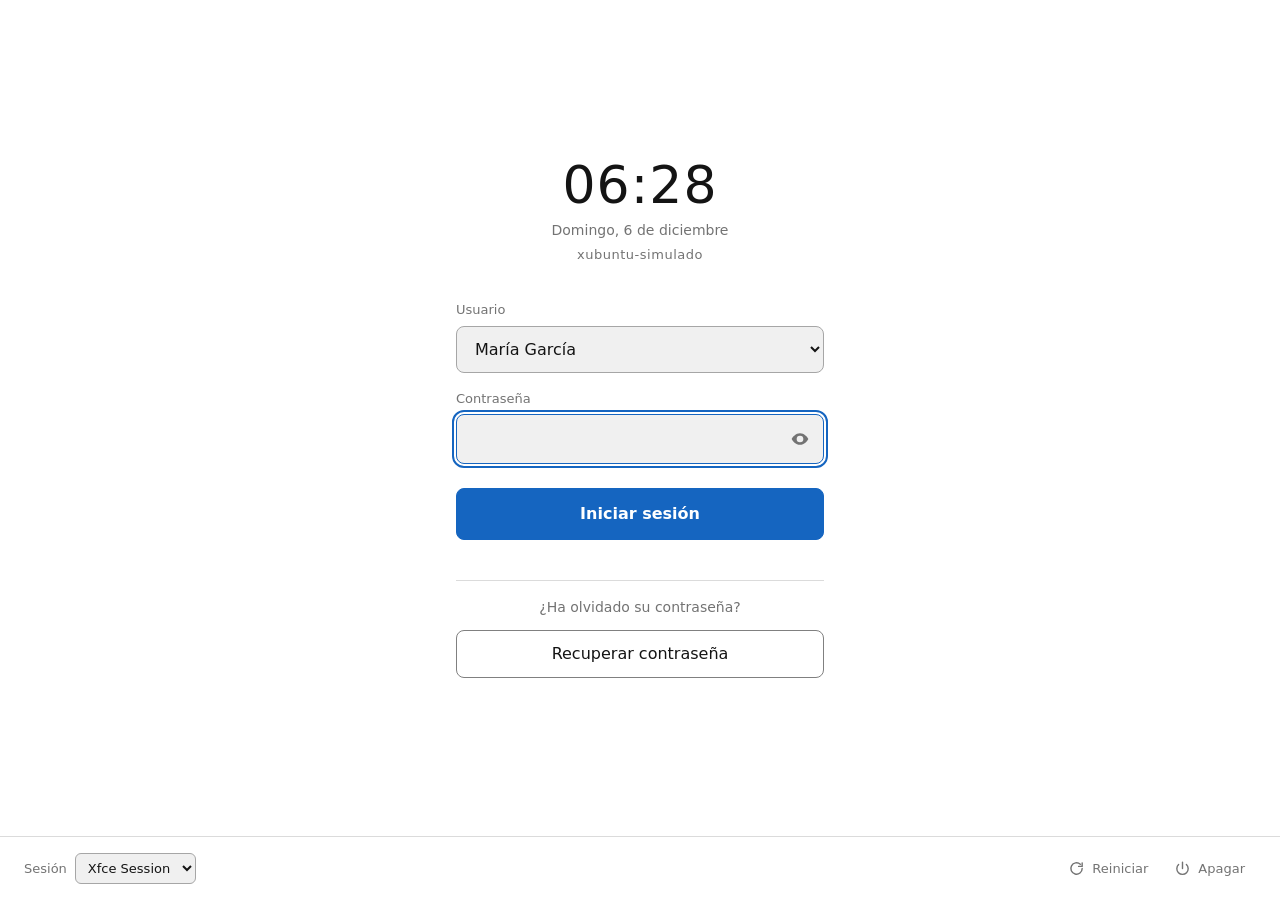
==== recoverpass-greeter/theme/index.html @ 2b49bb9f "first commit" ====
<!DOCTYPE html>
<html lang="es">
  <head>
    <meta charset="UTF-8" />
    <meta name="viewport" content="width=device-width, initial-scale=1" />
    <title>Acceso al sistema</title>

    <!-- Cero recursos externos: ni CDN, ni tipografías remotas, ni telemetría.
         El greeter puede arrancar sin red y una petición colgada bloquearía la
         pantalla. La tipografía Open Sans se sirve desde fonts/, que son
         enlaces al paquete fonts-open-sans. -->
    <link rel="stylesheet" href="css/style.css" />
  </head>

  <body>
    <main id="pantalla">
      <div id="columna">
        <div id="reloj">
          <span id="hora">--:--</span>
          <span id="fecha"></span>
        </div>

        <p id="centro"></p>
        <p id="equipo"></p>

        <form id="form-acceso" novalidate>
          <div class="campo" id="campo-lista-usuarios" hidden>
            <label for="lista-usuarios">Usuario</label>
            <select id="lista-usuarios"></select>
          </div>

          <div class="campo" id="campo-usuario">
            <label for="entrada-usuario">Nombre de usuario</label>
            <input
              id="entrada-usuario"
              name="usuario"
              type="text"
              autocomplete="off"
              autocapitalize="none"
              spellcheck="false"
            />
          </div>

          <div class="campo">
            <label for="entrada-clave">Contraseña</label>
            <div class="campo-con-boton">
              <input
                id="entrada-clave"
                name="clave"
                type="password"
                autocomplete="off"
                spellcheck="false"
              />
              <button
                id="ver-clave"
                type="button"
                class="boton-icono"
                aria-pressed="false"
                aria-label="Mostrar la contraseña"
                title="Mostrar la contraseña"
              >
                <svg viewBox="0 0 24 24" aria-hidden="true" focusable="false">
                  <path
                    d="M12 5c-5 0-9 4.5-10 7 1 2.5 5 7 10 7s9-4.5 10-7c-1-2.5-5-7-10-7Zm0 11a4 4 0 1 1 0-8 4 4 0 0 1 0 8Z"
                  />
                </svg>
              </button>
            </div>
          </div>

          <button id="entrar" type="submit" class="boton-primario">
            Iniciar sesión
          </button>
        </form>

        <p id="mensaje" role="status" aria-live="polite"></p>

        <div id="zona-recuperar">
          <p id="texto-recuperar">¿Ha olvidado su contraseña?</p>
          <button id="recuperar" type="button" class="boton-secundario">
            Recuperar contraseña
          </button>
        </div>
      </div>
    </main>

    <footer id="barra">
      <div id="zona-sesion">
        <label for="lista-sesiones">Sesión</label>
        <select id="lista-sesiones"></select>
      </div>

      <div id="zona-energia">
        <button id="suspender" type="button" class="boton-barra" hidden>
          <svg viewBox="0 0 24 24" aria-hidden="true" focusable="false">
            <path d="M12 3a9 9 0 1 0 9 9 7 7 0 0 1-9-9Z" />
          </svg>
          <span>Suspender</span>
        </button>

        <button id="hibernar" type="button" class="boton-barra" hidden>
          <svg viewBox="0 0 24 24" aria-hidden="true" focusable="false">
            <path
              d="M12 2v20M4.9 6.5l14.2 11M19.1 6.5 4.9 17.5"
              fill="none"
              stroke="currentColor"
              stroke-width="2"
              stroke-linecap="round"
            />
          </svg>
          <span>Hibernar</span>
        </button>

        <button id="reiniciar" type="button" class="boton-barra" hidden>
          <svg viewBox="0 0 24 24" aria-hidden="true" focusable="false">
            <path
              d="M20 12a8 8 0 1 1-2.6-5.9M20 4v5h-5"
              fill="none"
              stroke="currentColor"
              stroke-width="2"
              stroke-linecap="round"
              stroke-linejoin="round"
            />
          </svg>
          <span>Reiniciar</span>
        </button>

        <button id="apagar" type="button" class="boton-barra" hidden>
          <svg viewBox="0 0 24 24" aria-hidden="true" focusable="false">
            <path
              d="M12 3v9M6.5 6.5a8 8 0 1 0 11 0"
              fill="none"
              stroke="currentColor"
              stroke-width="2"
              stroke-linecap="round"
            />
          </svg>
          <span>Apagar</span>
        </button>
      </div>
    </footer>

    <!-- Confirmación de apagado, reinicio y suspensión. Un window.confirm()
         bloquearía el hilo del greeter, así que el diálogo es propio. -->
    <div id="confirmacion" role="dialog" aria-modal="true"
         aria-labelledby="confirmacion-titulo" hidden>
      <div id="confirmacion-caja">
        <p id="confirmacion-titulo"></p>
        <div id="confirmacion-botones">
          <button id="confirmacion-cancelar" type="button" class="boton-secundario">
            Cancelar
          </button>
          <button id="confirmacion-aceptar" type="button" class="boton-primario">
            Aceptar
          </button>
        </div>
      </div>
    </div>

    <!-- Cubierta a pantalla completa para apagado, reinicio y arranque de
         sesión. Es un botón para que reciba el foco y se pueda cerrar con el
         teclado si algo se queda a medias. -->
    <button id="cubierta" type="button" hidden>
      <span id="cubierta-texto"></span>
    </button>

    <!-- Apariencia: colores, fondo, botones de energía y zona horaria. Lo
         genera «recoverpass-update-theme» desde /etc/recoverpass/recoverpass.conf.
         Si no existe, greeter.js usa sus valores por defecto. -->
    <script src="config.js"></script>

    <!-- Objeto lightdm simulado: sólo se activa si NO estamos dentro del
         greeter. Permite abrir este mismo index.html en un Chrome normal. -->
    <script src="mock/lightdm-mock.js"></script>
    <script src="js/greeter.js"></script>
  </body>
</html>
---- recoverpass-greeter/theme/css/style.css ----
/*
 * Tema «recoverpass» para web-greeter.
 *
 * Oscuro y sobrio, una sola columna centrada. Ni degradados ni animaciones
 * decorativas. Cero recursos externos: la tipografía sale del paquete
 * fonts-open-sans a través de los enlaces de ../fonts/.
 */

/* --- Tipografía ---------------------------------------------------------- */
/* local() primero: dentro del greeter la fuente ya está instalada en el
   sistema y así no se pide ningún fichero. La url() es la red de seguridad. */
@font-face {
  font-family: "Open Sans";
  font-style: normal;
  font-weight: 400;
  font-display: block;
  src: local("Open Sans"), local("OpenSans"),
    url("../fonts/OpenSans-Regular.ttf") format("truetype");
}
@font-face {
  font-family: "Open Sans";
  font-style: normal;
  font-weight: 600;
  font-display: block;
  src: local("Open Sans SemiBold"), local("OpenSans-Semibold"),
    url("../fonts/OpenSans-Semibold.ttf") format("truetype");
}
@font-face {
  font-family: "Open Sans";
  font-style: normal;
  font-weight: 700;
  font-display: block;
  src: local("Open Sans Bold"), local("OpenSans-Bold"),
    url("../fonts/OpenSans-Bold.ttf") format("truetype");
}

/* --- Paleta -------------------------------------------------------------- */
/* Derivada de Dracula, rebajada: menos saturación y más contraste. Todas las
   combinaciones de texto llegan a AA (4,5:1) o mejor. */
:root {
  --fondo: #14161d;
  --superficie: #1d2029;
  /* Bordes de controles: 3,45:1 y 4,82:1 sobre el fondo, por encima del 3:1
     que pide la AA para elementos de interfaz. La línea decorativa no es un
     control y puede ser mucho más discreta. */
  --borde: #646c82;
  --borde-fuerte: #7c8496;
  --linea: #2b3040;
  --texto: #f0f1f5;
  --texto-tenue: #a9aec0;
  --acento: #b48ef2;
  --acento-claro: #c2a3f5;
  --sobre-acento: #12121a;
  --error: #ff9090;
  --exito: #7fe0b0;

  --radio: 8px;
  --columna: 23rem;

  /* Las fija greeter.js a partir de PRIMARY_COLOR y SECONDARY_COLOR. Aquí
     quedan valores de reserva por si config.js no llegara a cargarse. */
  --panel: rgba(20, 22, 29, 0.88);
  --velo: rgba(0, 0, 0, 0.35);
  --imagen-fondo: none;
}

/* --- Base ---------------------------------------------------------------- */
*,
*::before,
*::after {
  box-sizing: border-box;
}

html,
body {
  height: 100%;
}

body {
  margin: 0;
  display: flex;
  flex-direction: column;
  min-height: 100vh;
  background: var(--fondo);
  color: var(--texto);
  font-family: "Open Sans", "DejaVu Sans", sans-serif;
  font-size: 16px;
  line-height: 1.5;
  -webkit-font-smoothing: antialiased;
}

[hidden] {
  display: none !important;
}

/* Foco de teclado siempre visible; el ratón no lo dibuja. */
:focus {
  outline: none;
}
:focus-visible {
  outline: 2px solid var(--acento);
  outline-offset: 2px;
  border-radius: 4px;
}

button {
  font: inherit;
  cursor: pointer;
}

select,
input {
  font: inherit;
}

/* --- Columna central ----------------------------------------------------- */
#pantalla {
  flex: 1 1 auto;
  display: flex;
  align-items: center;
  justify-content: center;
  padding: 2rem 1.5rem;
}

/* Fondo con imagen. La clase la pone greeter.js sólo si hay imagen
   configurada; sin ella todo queda como antes, con el fondo liso. */
body.con-imagen {
  background-image: var(--imagen-fondo);
  background-size: cover;
  background-position: center;
  background-repeat: no-repeat;
}

/* Velo sobre la fotografía: sin él, una imagen clara deja ilegible el texto de
   la barra inferior, que va directamente encima. */
body.con-imagen::before {
  content: "";
  position: fixed;
  inset: 0;
  background: var(--velo);
  pointer-events: none;
}

body.con-imagen > * {
  position: relative;
}

/* Con imagen de fondo, el formulario se agrupa en un panel para poder leerlo. */
body.con-imagen #columna {
  background: var(--panel);
  padding: 2rem;
  border-radius: calc(var(--radio) * 2);
  box-shadow: 0 18px 50px rgba(0, 0, 0, 0.35);
}

body.con-imagen #barra {
  background: var(--panel);
}

#columna {
  width: 100%;
  max-width: var(--columna);
}

/* --- Reloj y equipo ------------------------------------------------------ */
#reloj {
  text-align: center;
  margin-bottom: 0.25rem;
}

#hora {
  display: block;
  font-size: 3.25rem;
  font-weight: 300;
  letter-spacing: 0.02em;
  line-height: 1.1;
}

#fecha {
  display: block;
  margin-top: 0.35rem;
  color: var(--texto-tenue);
  font-size: 0.875rem;
}

#centro {
  margin: 0.75rem 0 0;
  text-align: center;
  font-size: 0.9375rem;
  font-weight: 600;
}
#equipo {
  margin: 0.15rem 0 2.25rem;
  text-align: center;
  color: var(--texto-tenue);
  font-size: 0.8125rem;
  letter-spacing: 0.04em;
}

/* --- Formulario ---------------------------------------------------------- */
#form-acceso {
  display: flex;
  flex-direction: column;
  gap: 1rem;
}

.campo label {
  display: block;
  margin-bottom: 0.375rem;
  color: var(--texto-tenue);
  font-size: 0.8125rem;
}

.campo input,
.campo select {
  width: 100%;
  padding: 0.75rem 0.875rem;
  background: var(--superficie);
  border: 1px solid var(--borde);
  border-radius: var(--radio);
  color: var(--texto);
}

.campo input::placeholder {
  color: var(--texto-tenue);
}

.campo input:focus-visible,
.campo select:focus-visible {
  border-color: var(--acento);
}

.campo input:disabled,
.campo select:disabled {
  opacity: 0.55;
  cursor: not-allowed;
}

.campo-con-boton {
  position: relative;
}

.campo-con-boton input {
  padding-right: 3rem;
}

.boton-icono {
  position: absolute;
  top: 50%;
  right: 0.375rem;
  transform: translateY(-50%);
  display: flex;
  align-items: center;
  justify-content: center;
  width: 2.25rem;
  height: 2.25rem;
  padding: 0;
  background: none;
  border: 0;
  border-radius: var(--radio);
  color: var(--texto-tenue);
}

.boton-icono:hover,
.boton-icono[aria-pressed="true"] {
  color: var(--texto);
}

.boton-icono svg {
  width: 20px;
  height: 20px;
  fill: currentColor;
}

/* --- Botones ------------------------------------------------------------- */
.boton-primario {
  margin-top: 0.5rem;
  padding: 0.8125rem 1rem;
  background: var(--acento);
  border: 1px solid var(--acento);
  border-radius: var(--radio);
  color: var(--sobre-acento);
  font-weight: 600;
}

.boton-primario:hover:not(:disabled) {
  background: var(--acento-claro);
  border-color: var(--acento-claro);
}

.boton-primario:disabled,
.boton-secundario:disabled {
  opacity: 0.5;
  cursor: not-allowed;
}

.boton-secundario {
  width: 100%;
  padding: 0.6875rem 1rem;
  background: none;
  border: 1px solid var(--borde-fuerte);
  border-radius: var(--radio);
  color: var(--texto);
}

.boton-secundario:hover:not(:disabled) {
  border-color: var(--acento);
  color: var(--acento);
}

/* --- Mensajes ------------------------------------------------------------ */
#mensaje {
  min-height: 1.25rem;
  margin: 0.5rem 0 0;
  text-align: center;
  font-size: 0.875rem;
  color: var(--texto-tenue);
}

#mensaje.error {
  color: var(--error);
}

#mensaje.exito {
  color: var(--exito);
}

/* --- Zona de recuperación ------------------------------------------------ */
/* Separada del acceso principal por una línea y por el espacio: es una acción
   distinta, no una variante de «iniciar sesión». */
#zona-recuperar {
  margin-top: 0.75rem;
  padding-top: 1rem;
  border-top: 1px solid var(--linea);
  text-align: center;
}

#texto-recuperar {
  margin: 0 0 0.75rem;
  color: var(--texto-tenue);
  font-size: 0.875rem;
}

/* --- Barra inferior ------------------------------------------------------ */
#barra {
  display: flex;
  align-items: center;
  justify-content: space-between;
  gap: 1rem;
  flex-wrap: wrap;
  padding: 0.875rem 1.5rem;
  border-top: 1px solid var(--linea);
  font-size: 0.8125rem;
}

#zona-sesion {
  display: flex;
  align-items: center;
  gap: 0.5rem;
  color: var(--texto-tenue);
}

#zona-sesion select {
  padding: 0.375rem 0.5rem;
  background: var(--superficie);
  border: 1px solid var(--borde);
  border-radius: 6px;
  color: var(--texto);
  font-size: 0.8125rem;
}

#zona-energia {
  display: flex;
  align-items: center;
  gap: 0.25rem;
}

.boton-barra {
  display: flex;
  align-items: center;
  gap: 0.4375rem;
  padding: 0.4375rem 0.625rem;
  background: none;
  border: 1px solid transparent;
  border-radius: 6px;
  color: var(--texto-tenue);
  font-size: 0.8125rem;
}

.boton-barra:hover {
  border-color: var(--borde-fuerte);
  color: var(--texto);
}

.boton-barra svg {
  width: 17px;
  height: 17px;
  fill: currentColor;
}

/* --- Cubierta ------------------------------------------------------------ */
#cubierta {
  position: fixed;
  inset: 0;
  z-index: 10;
  display: flex;
  align-items: center;
  justify-content: center;
  width: 100%;
  height: 100%;
  padding: 2rem;
  background: var(--fondo);
  border: 0;
  color: var(--texto);
  font-size: 1.125rem;
  text-align: center;
}

/* --- Pantallas pequeñas -------------------------------------------------- */
@media (max-height: 620px) {
  #hora {
    font-size: 2.25rem;
  }
  #equipo {
    margin-bottom: 1.5rem;
  }
}

/* --- Movimiento reducido -------------------------------------------------- */
@media (prefers-reduced-motion: reduce) {
  * {
    transition: none !important;
    animation: none !important;
  }
}

/* ------------------------------------------------ diálogo de confirmación */

#confirmacion {
  position: fixed;
  inset: 0;
  z-index: 20;
  display: flex;
  align-items: center;
  justify-content: center;
  padding: 2rem;
  background: rgba(0, 0, 0, 0.55);
}

#confirmacion[hidden] {
  display: none;
}

#confirmacion-caja {
  width: 100%;
  max-width: 26rem;
  padding: 1.75rem;
  border: 1px solid var(--linea);
  border-radius: calc(var(--radio) * 2);
  background: var(--fondo);
  box-shadow: 0 18px 50px rgba(0, 0, 0, 0.45);
  text-align: center;
}

#confirmacion-titulo {
  margin: 0 0 1.5rem;
  font-size: 1.0625rem;
}

#confirmacion-botones {
  display: flex;
  gap: 0.75rem;
}

#confirmacion-botones > button {
  flex: 1 1 0;
  margin: 0;
}
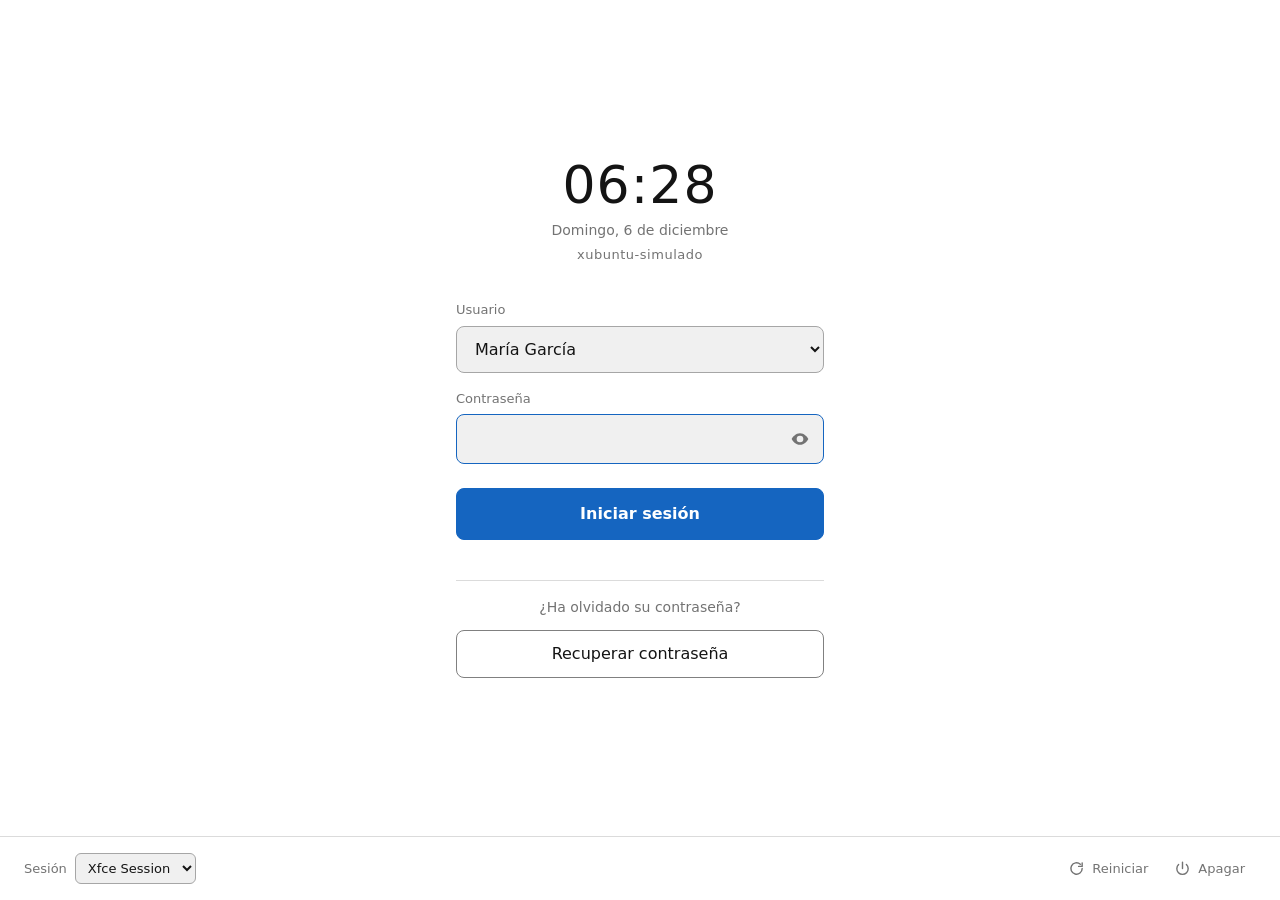
==== commit 95064113: "Added recover pass" ====
--- a/recoverpass-greeter/theme/index.html
+++ b/recoverpass-greeter/theme/index.html
@@ -73,6 +73,61 @@
           </button>
         </form>
 
+        <!-- Cambio de contraseña obligatorio: LightDM/PAM lo pide dentro de la
+             misma autenticación (pwdReset + pwdMustChange en el directorio), no
+             es un paso aparte. Oculto hasta que show_prompt lo necesite —
+             ver entrarEnCambioClave() en greeter.js. -->
+        <form id="form-cambio-clave" novalidate hidden>
+          <p id="texto-cambio-clave">
+            Debe establecer una contraseña nueva antes de continuar.
+          </p>
+
+          <div class="campo">
+            <label for="entrada-nueva-clave">Contraseña nueva</label>
+            <div class="campo-con-boton">
+              <input
+                id="entrada-nueva-clave"
+                name="nueva-clave"
+                type="password"
+                autocomplete="new-password"
+                spellcheck="false"
+              />
+              <button
+                id="ver-nueva-clave"
+                type="button"
+                class="boton-icono"
+                aria-pressed="false"
+                aria-label="Mostrar la contraseña"
+                title="Mostrar la contraseña"
+              >
+                <svg viewBox="0 0 24 24" aria-hidden="true" focusable="false">
+                  <path
+                    d="M12 5c-5 0-9 4.5-10 7 1 2.5 5 7 10 7s9-4.5 10-7c-1-2.5-5-7-10-7Zm0 11a4 4 0 1 1 0-8 4 4 0 0 1 0 8Z"
+                  />
+                </svg>
+              </button>
+            </div>
+          </div>
+
+          <div class="campo">
+            <label for="entrada-repite-clave">Repita la contraseña nueva</label>
+            <input
+              id="entrada-repite-clave"
+              name="repite-clave"
+              type="password"
+              autocomplete="new-password"
+              spellcheck="false"
+            />
+          </div>
+
+          <button id="confirmar-cambio-clave" type="submit" class="boton-primario">
+            Cambiar contraseña
+          </button>
+          <button id="cancelar-cambio-clave" type="button" class="boton-secundario">
+            Cancelar
+          </button>
+        </form>
+
         <p id="mensaje" role="status" aria-live="polite"></p>
 
         <div id="zona-recuperar">
--- a/recoverpass-greeter/theme/css/style.css
+++ b/recoverpass-greeter/theme/css/style.css
@@ -225,9 +225,12 @@
   color: var(--texto-tenue);
 }
 
+/* El foco se marca sólo con el borde del propio campo: el recuadro exterior
+   de :focus-visible sobraría encima de un control que ya se ve enfocado. */
 .campo input:focus-visible,
 .campo select:focus-visible {
   border-color: var(--acento);
+  outline: none;
 }
 
 .campo input:disabled,
@@ -325,6 +328,22 @@
   color: var(--exito);
 }
 
+/* --- Cambio de contraseña obligatorio ------------------------------------- */
+/* Mismo formulario que el de acceso, en su lugar: LightDM/PAM lo piden dentro
+   de la misma autenticación, no es una pantalla aparte de verdad. */
+#form-cambio-clave {
+  display: flex;
+  flex-direction: column;
+  gap: 1rem;
+}
+
+#texto-cambio-clave {
+  margin: 0;
+  color: var(--texto-tenue);
+  font-size: 0.875rem;
+  text-align: center;
+}
+
 /* --- Zona de recuperación ------------------------------------------------ */
 /* Separada del acceso principal por una línea y por el espacio: es una acción
    distinta, no una variante de «iniciar sesión». */
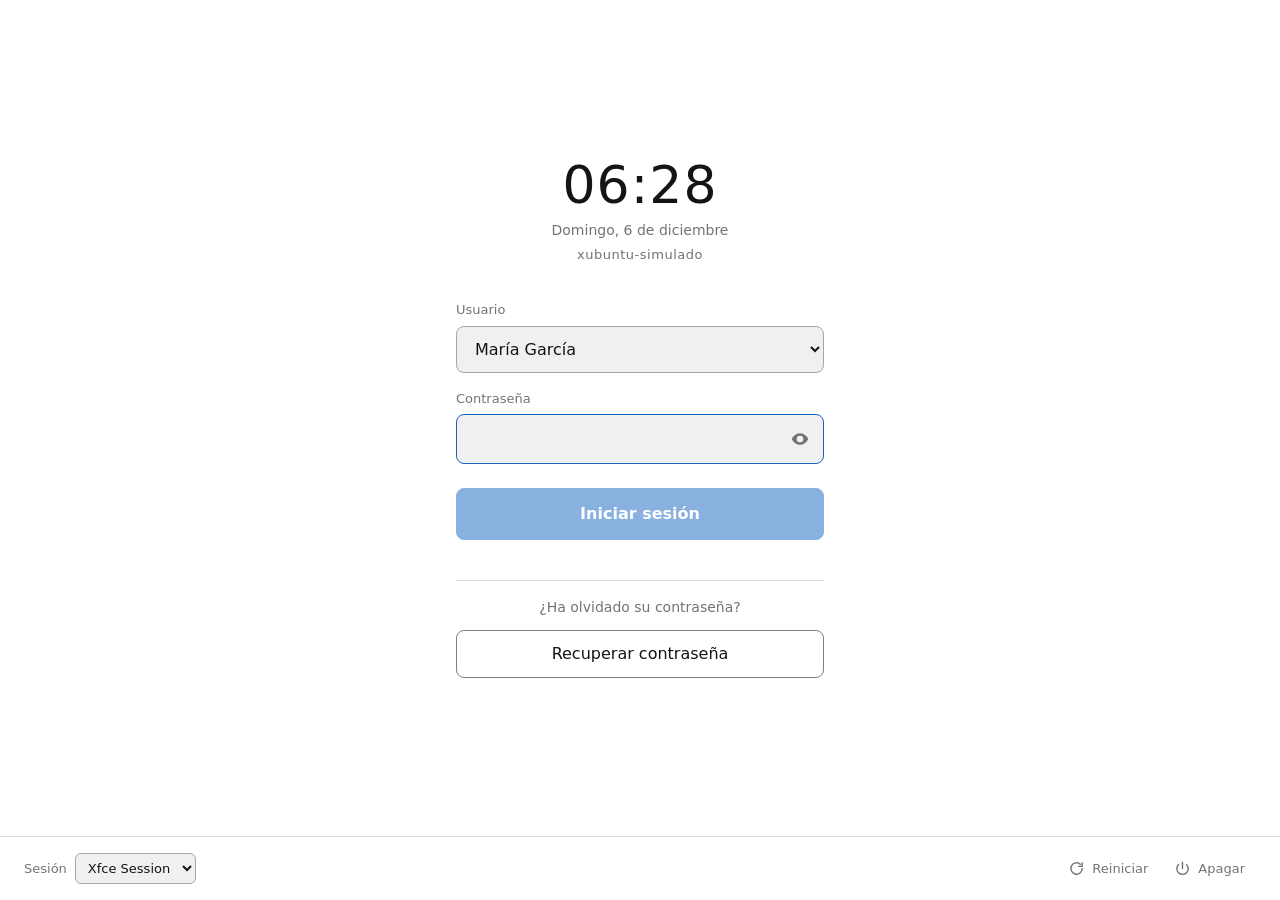
==== commit 05d1260b: "La paleta se aplica antes del primer pintado, y versión 0.0.6 Al arrancar se veían unos milisegundos" ====
--- a/recoverpass-greeter/theme/index.html
+++ b/recoverpass-greeter/theme/index.html
@@ -10,6 +10,14 @@
          pantalla. La tipografía Open Sans se sirve desde fonts/, que son
          enlaces al paquete fonts-open-sans. -->
     <link rel="stylesheet" href="css/style.css" />
+
+    <!-- Apariencia ANTES del primer pintado. config.js lo genera
+         «recoverpass-update-theme» desde /etc/recoverpass/recoverpass.conf, y
+         apariencia.js deriva de ahí la paleta y la aplica sobre <html>. Van en
+         el <head> a propósito: al final del <body> se veía un fogonazo de
+         milisegundos con la paleta de reserva de style.css. -->
+    <script src="config.js"></script>
+    <script src="js/apariencia.js"></script>
   </head>
 
   <body>
@@ -107,6 +115,13 @@
                 </svg>
               </button>
             </div>
+            <ul id="requisitos-clave" class="requisitos-clave" aria-live="polite">
+              <li id="requisito-longitud">Al menos 8 caracteres</li>
+              <li id="requisito-mayuscula">Una letra mayúscula</li>
+              <li id="requisito-minuscula">Una letra minúscula</li>
+              <li id="requisito-numero">Un número</li>
+              <li id="requisito-simbolo">Un carácter especial</li>
+            </ul>
           </div>
 
           <div class="campo">
@@ -219,11 +234,6 @@
       <span id="cubierta-texto"></span>
     </button>
 
-    <!-- Apariencia: colores, fondo, botones de energía y zona horaria. Lo
-         genera «recoverpass-update-theme» desde /etc/recoverpass/recoverpass.conf.
-         Si no existe, greeter.js usa sus valores por defecto. -->
-    <script src="config.js"></script>
-
     <!-- Objeto lightdm simulado: sólo se activa si NO estamos dentro del
          greeter. Permite abrir este mismo index.html en un Chrome normal. -->
     <script src="mock/lightdm-mock.js"></script>
--- a/recoverpass-greeter/theme/css/style.css
+++ b/recoverpass-greeter/theme/css/style.css
@@ -35,6 +35,9 @@
 }
 
 /* --- Paleta -------------------------------------------------------------- */
+/* Ésta es la paleta de RESERVA. La de verdad la aplica js/apariencia.js sobre
+   <html> a partir de PRIMARY_COLOR y SECONDARY_COLOR, desde el <head> y antes
+   del primer pintado. Sólo se ve esta si ese script no llegara a cargar. */
 /* Derivada de Dracula, rebajada: menos saturación y más contraste. Todas las
    combinaciones de texto llegan a AA (4,5:1) o mejor. */
 :root {
@@ -57,8 +60,8 @@
   --radio: 8px;
   --columna: 23rem;
 
-  /* Las fija greeter.js a partir de PRIMARY_COLOR y SECONDARY_COLOR. Aquí
-     quedan valores de reserva por si config.js no llegara a cargarse. */
+  /* Las fija js/apariencia.js a partir de PRIMARY_COLOR y SECONDARY_COLOR.
+     Aquí quedan valores de reserva por si config.js no llegara a cargarse. */
   --panel: rgba(20, 22, 29, 0.88);
   --velo: rgba(0, 0, 0, 0.35);
   --imagen-fondo: none;
@@ -122,9 +125,10 @@
   padding: 2rem 1.5rem;
 }
 
-/* Fondo con imagen. La clase la pone greeter.js sólo si hay imagen
-   configurada; sin ella todo queda como antes, con el fondo liso. */
-body.con-imagen {
+/* Fondo con imagen. La clase la pone js/apariencia.js en <html> —no en
+   <body>, que aún no existe cuando corre— y sólo si hay imagen configurada;
+   sin ella todo queda igual, con el fondo liso. */
+.con-imagen body {
   background-image: var(--imagen-fondo);
   background-size: cover;
   background-position: center;
@@ -133,7 +137,7 @@
 
 /* Velo sobre la fotografía: sin él, una imagen clara deja ilegible el texto de
    la barra inferior, que va directamente encima. */
-body.con-imagen::before {
+.con-imagen body::before {
   content: "";
   position: fixed;
   inset: 0;
@@ -141,19 +145,19 @@
   pointer-events: none;
 }
 
-body.con-imagen > * {
+.con-imagen body > * {
   position: relative;
 }
 
 /* Con imagen de fondo, el formulario se agrupa en un panel para poder leerlo. */
-body.con-imagen #columna {
+.con-imagen #columna {
   background: var(--panel);
   padding: 2rem;
   border-radius: calc(var(--radio) * 2);
   box-shadow: 0 18px 50px rgba(0, 0, 0, 0.35);
 }
 
-body.con-imagen #barra {
+.con-imagen #barra {
   background: var(--panel);
 }
 
@@ -344,6 +348,40 @@
   text-align: center;
 }
 
+/* Requisitos de la contraseña nueva: se marcan en gris con una «✗» hasta que
+   se cumplen, y en verde con una «✓» en cuanto se escribe algo que los
+   satisface. Actualizado en JS al teclear, ver actualizarRequisitosClave(). */
+.requisitos-clave {
+  display: flex;
+  flex-wrap: wrap;
+  gap: 0.25rem 0.75rem;
+  margin: 0.5rem 0 0;
+  padding: 0;
+  list-style: none;
+}
+
+.requisitos-clave li {
+  display: flex;
+  align-items: center;
+  gap: 0.375rem;
+  color: var(--texto-tenue);
+  font-size: 0.8125rem;
+}
+
+.requisitos-clave li::before {
+  content: "✗";
+  color: var(--error);
+}
+
+.requisitos-clave li.cumplido {
+  color: var(--texto);
+}
+
+.requisitos-clave li.cumplido::before {
+  content: "✓";
+  color: var(--exito);
+}
+
 /* --- Zona de recuperación ------------------------------------------------ */
 /* Separada del acceso principal por una línea y por el espacio: es una acción
    distinta, no una variante de «iniciar sesión». */
